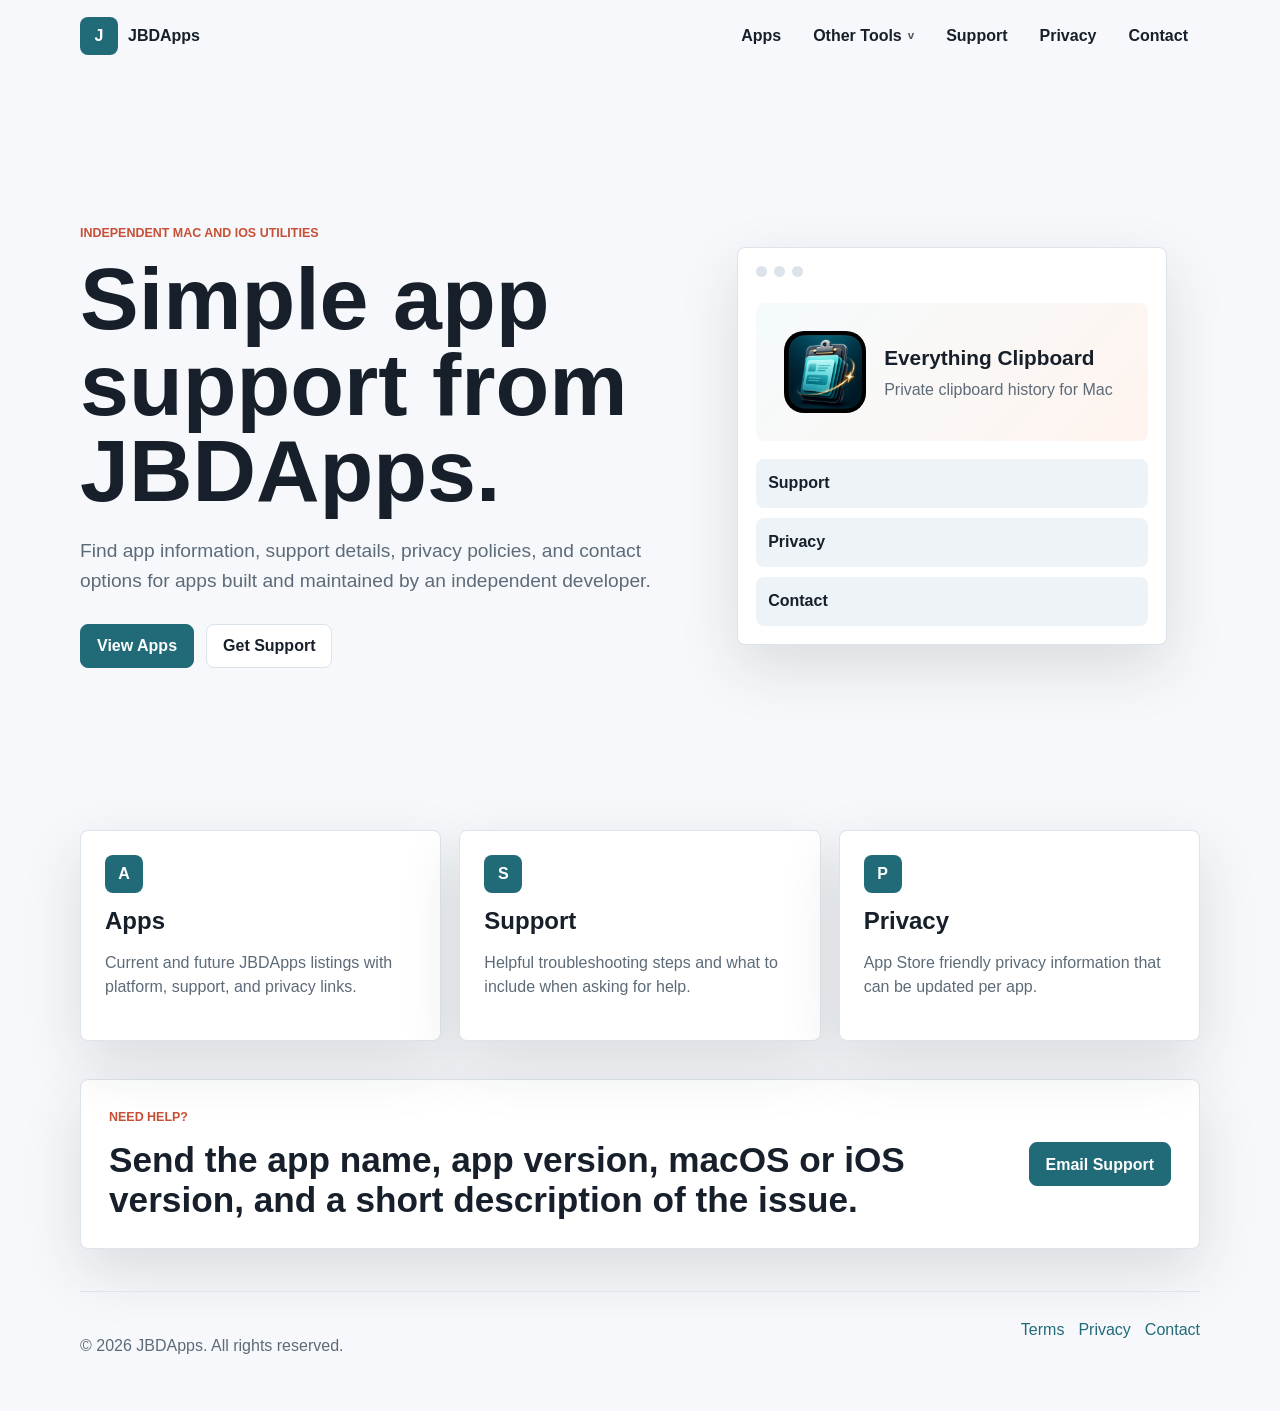
==== index.html @ 902cdcad "Polish website metadata and app FAQs" ====
<!doctype html>
<html lang="en">
  <head>
    <meta charset="utf-8">
    <meta name="viewport" content="width=device-width, initial-scale=1">
    <title>JBDApps | Independent App Support</title>
    <meta name="description" content="JBDApps is an independent developer site for app support, privacy policies, and app information.">
    <link rel="canonical" href="https://jbdapps.com/">
    <meta property="og:site_name" content="JBDApps">
    <meta property="og:type" content="website">
    <meta property="og:title" content="JBDApps | Independent App Support">
    <meta property="og:description" content="App information, support details, privacy policies, and contact options for JBDApps software.">
    <meta property="og:url" content="https://jbdapps.com/">
    <meta property="og:image" content="https://jbdapps.com/assets/images/everything-clipboard/raw-main-window.png">
    <meta name="twitter:card" content="summary_large_image">
    <meta name="twitter:title" content="JBDApps | Independent App Support">
    <meta name="twitter:description" content="App information, support details, privacy policies, and contact options for JBDApps software.">
    <meta name="twitter:image" content="https://jbdapps.com/assets/images/everything-clipboard/raw-main-window.png">
    <link rel="apple-touch-icon" href="/assets/images/apple-touch-icon.png">
    <link rel="manifest" href="/site.webmanifest">
    <link rel="icon" href="/assets/images/favicon.png" type="image/png">
    <link rel="stylesheet" href="/assets/css/styles.css?v=20260701-polish-local">
  </head>
  <body>
    <header class="site-header">
      <a class="brand" href="/" aria-label="JBDApps home">
        <span class="brand-mark" aria-hidden="true">J</span>
        <span>JBDApps</span>
      </a>
      <button class="nav-toggle" type="button" aria-expanded="false" aria-controls="site-nav">
        <span class="nav-toggle-bars" aria-hidden="true"></span>
        <span class="visually-hidden">Menu</span>
      </button>
      <nav class="site-nav" id="site-nav" aria-label="Primary navigation">
        <a href="/apps/">Apps</a>
        <div class="nav-dropdown">
          <button class="nav-dropdown-trigger" type="button" aria-expanded="false">
            Other Tools
          </button>
          <div class="nav-dropdown-panel" aria-label="Other tools submenu">
            <a href="/other-tools/">AppleScript</a>
          </div>
        </div>
        <a href="/support/">Support</a>
        <a href="/privacy/">Privacy</a>
        <a href="/contact/">Contact</a>
      </nav>
    </header>

    <main>
      <section class="hero">
        <div class="hero-copy">
          <p class="eyebrow">Independent Mac and iOS utilities</p>
          <h1>Simple app support from JBDApps.</h1>
          <p class="lead">Find app information, support details, privacy policies, and contact options for apps built and maintained by an independent developer.</p>
          <div class="hero-actions">
            <a class="button primary" href="/apps/">View Apps</a>
            <a class="button secondary" href="/support/">Get Support</a>
          </div>
        </div>
        <div class="hero-visual" aria-label="JBDApps app support preview">
          <div class="device-panel">
            <div class="panel-topline">
              <span></span>
              <span></span>
              <span></span>
            </div>
            <div class="panel-content">
              <img src="/assets/images/everything-clipboard-icon.png" alt="Everything Clipboard app icon" class="preview-icon">
              <div>
                <p class="panel-title">Everything Clipboard</p>
                <p class="panel-subtitle">Private clipboard history for Mac</p>
              </div>
            </div>
            <div class="panel-list">
              <span>Support</span>
              <span>Privacy</span>
              <span>Contact</span>
            </div>
          </div>
        </div>
      </section>

      <section class="section intro-grid" aria-label="Site sections">
        <a class="feature-card" href="/apps/">
          <span class="card-icon" aria-hidden="true">A</span>
          <h2>Apps</h2>
          <p>Current and future JBDApps listings with platform, support, and privacy links.</p>
        </a>
        <a class="feature-card" href="/support/">
          <span class="card-icon" aria-hidden="true">S</span>
          <h2>Support</h2>
          <p>Helpful troubleshooting steps and what to include when asking for help.</p>
        </a>
        <a class="feature-card" href="/privacy/">
          <span class="card-icon" aria-hidden="true">P</span>
          <h2>Privacy</h2>
          <p>App Store friendly privacy information that can be updated per app.</p>
        </a>
      </section>

      <section class="section callout">
        <div>
          <p class="eyebrow">Need help?</p>
          <h2>Send the app name, app version, macOS or iOS version, and a short description of the issue.</h2>
        </div>
        <a class="button primary" href="mailto:support@JBDApps.com">Email Support</a>
      </section>
    </main>

    <footer class="site-footer">
      <p>&copy; 2026 JBDApps. All rights reserved.</p>
      <div>
        <a href="/terms/">Terms</a>
        <a href="/privacy/">Privacy</a>
        <a href="/contact/">Contact</a>
      </div>
    </footer>
    <script src="/assets/js/main.js?v=20260701-polish-local"></script>
  </body>
</html>
---- assets/css/styles.css ----
:root {
  color-scheme: light dark;
  --bg: #f7f8fb;
  --surface: #ffffff;
  --surface-strong: #eef3f8;
  --text: #17202a;
  --muted: #5d6b78;
  --line: #dce3ea;
  --brand: #216b78;
  --brand-strong: #164e5a;
  --accent: #c64f35;
  --accent-soft: #ffe9e3;
  --shadow: 0 22px 60px rgba(20, 35, 45, 0.13);
  --radius: 8px;
  --max: 1120px;
}

* {
  box-sizing: border-box;
}

html {
  min-width: 320px;
  text-size-adjust: 100%;
}

body {
  margin: 0;
  background: var(--bg);
  color: var(--text);
  font-family: -apple-system, BlinkMacSystemFont, "Segoe UI", sans-serif;
  line-height: 1.55;
}

a {
  color: var(--brand);
  text-decoration: none;
}

a:hover {
  text-decoration: underline;
}

img {
  max-width: 100%;
  display: block;
}

.site-header,
.site-footer {
  width: min(var(--max), calc(100% - 32px));
  margin: 0 auto;
}

.site-header {
  min-height: 72px;
  display: flex;
  align-items: center;
  justify-content: space-between;
  gap: 24px;
}

.brand {
  display: inline-flex;
  align-items: center;
  gap: 10px;
  color: var(--text);
  font-weight: 700;
}

.brand:hover {
  text-decoration: none;
}

.brand-mark,
.card-icon,
.app-icon.placeholder {
  display: inline-grid;
  place-items: center;
  width: 38px;
  height: 38px;
  border-radius: var(--radius);
  background: var(--brand);
  color: #fff;
  font-weight: 800;
}

.site-nav {
  display: flex;
  align-items: center;
  gap: 8px;
}

.nav-dropdown {
  display: inline-flex;
  align-items: center;
  position: relative;
}

.nav-dropdown-trigger {
  border: 0;
  background: transparent;
  display: inline-flex;
  align-items: center;
  gap: 6px;
  min-height: 40px;
  padding: 8px 12px;
  border-radius: var(--radius);
  color: var(--text);
  font: inherit;
  font-weight: 600;
  line-height: 1.55;
  cursor: pointer;
  user-select: none;
}

.nav-dropdown-trigger::after {
  content: "v";
  font-size: 0.72em;
  line-height: 1;
  opacity: 0.75;
}

.nav-dropdown-trigger:hover,
.nav-dropdown-trigger:focus-visible,
.nav-dropdown.is-open .nav-dropdown-trigger,
.nav-dropdown:focus-within .nav-dropdown-trigger {
  background: var(--surface-strong);
  text-decoration: none;
}

.nav-dropdown-panel {
  position: absolute;
  top: calc(100% + 10px);
  left: 0;
  display: none;
  min-width: 220px;
  padding: 10px;
  border: 1px solid var(--line);
  border-radius: var(--radius);
  background: var(--surface);
  box-shadow: var(--shadow);
  z-index: 10;
}

.nav-dropdown:hover .nav-dropdown-panel,
.nav-dropdown:focus-within .nav-dropdown-panel,
.nav-dropdown.is-open .nav-dropdown-panel {
  display: grid;
}

.nav-dropdown-panel a {
  padding: 10px 12px;
  border-radius: var(--radius);
  color: var(--text);
  font-weight: 600;
  white-space: nowrap;
}

.nav-dropdown-panel a:hover,
.nav-dropdown-panel a[aria-current="page"] {
  background: var(--surface-strong);
  text-decoration: none;
}

.site-nav a {
  color: var(--text);
  padding: 8px 12px;
  border-radius: var(--radius);
  font-weight: 600;
}

.site-nav a:hover,
.site-nav a[aria-current="page"] {
  background: var(--surface-strong);
  text-decoration: none;
}

.nav-toggle {
  display: none;
}

.hero,
.page-heading,
.section,
.legal-page {
  width: min(var(--max), calc(100% - 32px));
  margin: 0 auto;
}

.hero {
  min-height: min(720px, calc(100vh - 72px));
  display: grid;
  grid-template-columns: minmax(0, 1fr) minmax(320px, 0.86fr);
  align-items: center;
  gap: 48px;
  padding: 76px 0 48px;
}

.hero h1,
.page-heading h1 {
  margin: 0;
  max-width: 780px;
  font-size: clamp(2.5rem, 8vw, 5.5rem);
  line-height: 0.98;
  letter-spacing: 0;
}

.lead {
  max-width: 720px;
  margin: 22px 0 0;
  color: var(--muted);
  font-size: 1.2rem;
}

.eyebrow {
  margin: 0 0 12px;
  color: var(--accent);
  font-size: 0.78rem;
  font-weight: 800;
  letter-spacing: 0;
  text-transform: uppercase;
}

.hero-actions,
.card-actions {
  display: flex;
  flex-wrap: wrap;
  gap: 12px;
  margin-top: 28px;
}

.button {
  display: inline-flex;
  align-items: center;
  justify-content: center;
  min-height: 44px;
  padding: 10px 16px;
  border-radius: var(--radius);
  border: 1px solid var(--line);
  font-weight: 700;
  line-height: 1.2;
}

.button:hover {
  text-decoration: none;
}

.button.primary {
  border-color: var(--brand);
  background: var(--brand);
  color: #fff;
}

.button.secondary {
  background: var(--surface);
  color: var(--text);
}

.button.disabled {
  color: var(--muted);
  background: var(--surface-strong);
}

.hero-visual {
  display: flex;
  justify-content: center;
}

.device-panel,
.feature-card,
.app-card,
.contact-panel,
.note-box,
.faq details,
.callout {
  border: 1px solid var(--line);
  border-radius: var(--radius);
  background: var(--surface);
  box-shadow: var(--shadow);
}

.device-panel {
  width: min(100%, 430px);
  padding: 18px;
}

.panel-topline {
  display: flex;
  gap: 7px;
  padding-bottom: 26px;
}

.panel-topline span {
  width: 11px;
  height: 11px;
  border-radius: 999px;
  background: var(--line);
}

.panel-content {
  display: flex;
  align-items: center;
  gap: 18px;
  padding: 28px;
  border-radius: var(--radius);
  background: linear-gradient(135deg, #f5fbfc, #fff4ef);
}

.preview-icon,
.app-icon {
  width: 82px;
  height: 82px;
  border-radius: 20px;
  object-fit: cover;
}

.panel-title {
  margin: 0;
  font-size: 1.3rem;
  font-weight: 800;
}

.panel-subtitle {
  margin: 4px 0 0;
  color: var(--muted);
}

.panel-list {
  display: grid;
  gap: 10px;
  margin-top: 18px;
}

.panel-list span {
  padding: 12px;
  border-radius: var(--radius);
  background: var(--surface-strong);
  font-weight: 700;
}

.section {
  padding: 38px 0;
}

.intro-grid,
.two-column {
  display: grid;
  grid-template-columns: repeat(3, minmax(0, 1fr));
  gap: 18px;
}

.two-column {
  grid-template-columns: repeat(2, minmax(0, 1fr));
}

.feature-card {
  display: block;
  padding: 24px;
  color: var(--text);
}

.feature-card:hover {
  transform: translateY(-2px);
  text-decoration: none;
}

.feature-card h2,
.app-card h2,
.contact-panel h2,
.note-box h2,
.faq h2,
.callout h2,
.legal-page h2 {
  margin: 14px 0 8px;
  line-height: 1.15;
  letter-spacing: 0;
}

.feature-card p,
.app-card p,
.contact-panel p,
.note-box p,
.legal-page p {
  color: var(--muted);
}

.callout {
  display: flex;
  align-items: center;
  justify-content: space-between;
  gap: 24px;
  padding: 28px;
  margin-bottom: 42px;
}

.callout h2 {
  max-width: 820px;
  margin: 0;
  font-size: clamp(1.4rem, 4vw, 2.2rem);
}

.page-heading {
  padding: 68px 0 22px;
}

.compact-heading h1 {
  max-width: none;
  font-size: clamp(2rem, 4.2vw, 3.25rem);
  line-height: 1.05;
}

.app-list {
  display: grid;
  gap: 18px;
}

.app-card {
  display: grid;
  grid-template-columns: auto minmax(0, 1fr);
  gap: 22px;
  padding: 24px;
}

.app-card.muted {
  box-shadow: none;
}

.app-card-heading {
  display: flex;
  align-items: flex-start;
  justify-content: space-between;
  gap: 18px;
}

.app-card h2 {
  margin-top: 0;
  font-size: 1.7rem;
}

.app-card h2 a {
  color: var(--text);
}

.app-card h2 a:hover {
  color: var(--brand);
}

.platform {
  margin: 0;
  font-weight: 700;
}

.status-pill {
  display: inline-flex;
  align-items: center;
  min-height: 32px;
  padding: 6px 10px;
  border-radius: 999px;
  background: var(--accent-soft);
  color: #89351f;
  font-size: 0.86rem;
  font-weight: 800;
  white-space: nowrap;
}

.metadata {
  display: grid;
  grid-template-columns: repeat(3, minmax(0, 1fr));
  gap: 12px;
  margin: 22px 0 0;
}

.metadata div {
  padding: 12px;
  border-radius: var(--radius);
  background: var(--surface-strong);
}

.metadata dt {
  color: var(--muted);
  font-size: 0.78rem;
  font-weight: 800;
  text-transform: uppercase;
}

.metadata dd {
  margin: 4px 0 0;
  font-weight: 700;
}

.check-list {
  padding-left: 20px;
}

.check-list li {
  margin: 7px 0;
}

.faq {
  display: grid;
  gap: 12px;
}

.faq details {
  padding: 18px;
  box-shadow: none;
}

.faq summary {
  cursor: pointer;
  font-weight: 800;
}

.contact-panel {
  display: grid;
  grid-template-columns: 1.1fr 0.9fr;
  gap: 18px;
  padding: 28px;
}

.email-link {
  overflow-wrap: anywhere;
  font-size: clamp(1.45rem, 6vw, 2.6rem);
  font-weight: 800;
}

.note-box {
  padding: 20px;
  box-shadow: none;
  background: var(--surface-strong);
}

.legal-page {
  max-width: 860px;
  padding: 68px 0;
}

.legal-page h1 {
  margin: 0;
  font-size: clamp(2.2rem, 7vw, 4rem);
  line-height: 1;
}

.legal-page h2 {
  margin-top: 34px;
}

.app-hero {
  width: min(var(--max), calc(100% - 32px));
  margin: 0 auto;
  display: grid;
  grid-template-columns: minmax(0, 1.1fr) minmax(300px, 0.9fr);
  align-items: center;
  gap: 48px;
  padding: 68px 0 40px;
}

.app-hero h1 {
  margin: 0;
  max-width: 760px;
  font-size: clamp(3rem, 8vw, 6.25rem);
  line-height: 0.95;
  letter-spacing: 0;
}

.app-hero-media {
  display: grid;
  gap: 22px;
  justify-items: center;
}

.product-icon {
  width: min(190px, 52vw);
  height: min(190px, 52vw);
  aspect-ratio: 1;
  border-radius: 42px;
  object-fit: cover;
  box-shadow: var(--shadow);
}

.app-facts {
  width: 100%;
  display: grid;
  grid-template-columns: repeat(2, minmax(0, 1fr));
  gap: 12px;
  margin: 0;
}

.app-facts div {
  border: 1px solid var(--line);
  border-radius: var(--radius);
  background: var(--surface);
}

.app-facts div {
  padding: 14px;
}

.app-facts dt {
  color: var(--muted);
  font-size: 0.78rem;
  font-weight: 800;
  text-transform: uppercase;
}

.app-facts dd {
  margin: 4px 0 0;
  font-weight: 800;
}

.section-heading {
  margin-bottom: 20px;
}

.section-heading h2,
.product-copy h2,
.feature-panel h2 {
  margin: 0;
  max-width: 780px;
  font-size: clamp(1.8rem, 5vw, 3rem);
  line-height: 1.05;
  letter-spacing: 0;
}

.screenshot-carousel {
  border: 1px solid var(--line);
  border-radius: var(--radius);
  background: var(--surface);
  box-shadow: var(--shadow);
  overflow: hidden;
}

.carousel-viewport {
  position: relative;
  background: var(--surface-strong);
}

.carousel-image-button {
  display: block;
  width: 100%;
  padding: 0;
  border: 0;
  background: transparent;
  cursor: zoom-in;
}

.carousel-image-button:focus-visible {
  outline: 3px solid var(--brand);
  outline-offset: -6px;
}

.carousel-image-button img {
  width: 100%;
  aspect-ratio: 16 / 5;
  object-fit: contain;
}

.carousel-control {
  position: absolute;
  top: 50%;
  display: inline-grid;
  place-items: center;
  width: 46px;
  height: 46px;
  border: 1px solid color-mix(in srgb, var(--surface) 70%, transparent);
  border-radius: 999px;
  background: color-mix(in srgb, var(--surface) 88%, transparent);
  color: var(--text);
  font: inherit;
  font-size: 2rem;
  font-weight: 700;
  line-height: 1;
  box-shadow: 0 12px 30px rgba(0, 0, 0, 0.18);
  cursor: pointer;
  transform: translateY(-50%);
}

.carousel-control:hover,
.carousel-control:focus-visible {
  background: var(--surface);
}

.carousel-control.previous {
  left: 16px;
}

.carousel-control.next {
  right: 16px;
}

.carousel-copy {
  padding: 16px 18px 8px;
}

.carousel-count {
  margin: 0 0 6px;
  color: var(--accent);
  font-size: 0.78rem;
  font-weight: 800;
  text-transform: uppercase;
}

.carousel-caption {
  min-height: 3.1em;
  margin: 0;
  color: var(--muted);
  font-weight: 700;
}

.carousel-dots {
  display: flex;
  flex-wrap: wrap;
  gap: 8px;
  padding: 12px 18px 18px;
}

.carousel-dots button {
  width: 12px;
  height: 12px;
  padding: 0;
  border: 0;
  border-radius: 999px;
  background: var(--line);
  cursor: pointer;
}

.carousel-dots button[aria-current="true"] {
  width: 32px;
  background: var(--brand);
}

.lightbox[hidden] {
  display: none;
}

.lightbox {
  position: fixed;
  inset: 0;
  z-index: 100;
  display: grid;
  place-items: center;
  padding: 24px;
  background: rgba(0, 0, 0, 0.78);
}

.lightbox-panel {
  position: relative;
  width: min(1200px, 100%);
  max-height: calc(100vh - 48px);
  display: grid;
  gap: 12px;
}

.lightbox-panel img {
  width: 100%;
  max-height: calc(100vh - 130px);
  object-fit: contain;
  border-radius: var(--radius);
  background: #000;
  box-shadow: 0 28px 80px rgba(0, 0, 0, 0.42);
}

.lightbox-panel p {
  margin: 0;
  color: #fff;
  font-weight: 700;
}

.lightbox-close {
  justify-self: end;
  display: inline-grid;
  place-items: center;
  width: 44px;
  height: 44px;
  border: 1px solid rgba(255, 255, 255, 0.45);
  border-radius: 999px;
  background: rgba(0, 0, 0, 0.46);
  color: #fff;
  font: inherit;
  font-size: 1.9rem;
  line-height: 1;
  cursor: pointer;
}

.product-copy,
.feature-panel {
  display: grid;
  gap: 24px;
}

.copy-columns,
.feature-list-grid {
  display: grid;
  grid-template-columns: repeat(2, minmax(0, 1fr));
  gap: 24px;
}

.copy-columns p {
  margin: 0;
  color: var(--muted);
  font-size: 1.08rem;
}

.feature-list-grid .check-list {
  margin: 0;
}

.product-sections .feature-card:hover {
  transform: none;
}

.effective-date {
  font-weight: 800;
}

.site-footer {
  display: flex;
  justify-content: space-between;
  gap: 20px;
  padding: 26px 0 36px;
  border-top: 1px solid var(--line);
  color: var(--muted);
}

.site-footer div {
  display: flex;
  gap: 14px;
}

.visually-hidden {
  position: absolute;
  width: 1px;
  height: 1px;
  padding: 0;
  margin: -1px;
  overflow: hidden;
  clip: rect(0, 0, 0, 0);
  white-space: nowrap;
  border: 0;
}

@media (max-width: 760px) {
  .site-header {
    min-height: 64px;
    position: relative;
  }

  .nav-toggle {
    display: inline-grid;
    place-items: center;
    width: 44px;
    height: 44px;
    border: 1px solid var(--line);
    border-radius: var(--radius);
    background: var(--surface);
  }

  .nav-toggle-bars,
  .nav-toggle-bars::before,
  .nav-toggle-bars::after {
    display: block;
    width: 18px;
    height: 2px;
    background: var(--text);
    content: "";
  }

  .nav-toggle-bars::before {
    transform: translateY(-6px);
  }

  .nav-toggle-bars::after {
    transform: translateY(4px);
  }

  .site-nav {
    position: absolute;
    top: 58px;
    right: 0;
    left: 0;
    display: none;
    flex-direction: column;
    align-items: stretch;
    padding: 10px;
    border: 1px solid var(--line);
    border-radius: var(--radius);
    background: var(--surface);
    box-shadow: var(--shadow);
    z-index: 5;
  }

  .site-nav.is-open {
    display: flex;
  }

  .nav-dropdown {
    display: block;
    width: 100%;
  }

  .nav-dropdown-trigger {
    width: 100%;
    justify-content: space-between;
  }

  .nav-dropdown-panel {
    position: static;
    min-width: 0;
    margin-top: 8px;
    padding: 8px;
    box-shadow: none;
  }

  .hero,
  .app-hero,
  .intro-grid,
  .two-column,
  .contact-panel,
  .copy-columns,
  .feature-list-grid {
    grid-template-columns: 1fr;
  }

  .app-hero {
    gap: 30px;
    padding-top: 38px;
  }

  .app-facts {
    grid-template-columns: 1fr;
  }

  .hero {
    min-height: auto;
    gap: 34px;
    padding-top: 38px;
  }

  .app-card,
  .app-card-heading,
  .callout,
  .site-footer {
    display: block;
  }

  .app-icon {
    margin-bottom: 18px;
  }

  .metadata {
    grid-template-columns: 1fr;
  }

  .status-pill,
  .callout .button {
    margin-top: 14px;
  }

  .carousel-control {
    width: 40px;
    height: 40px;
    font-size: 1.7rem;
  }

  .carousel-control.previous {
    left: 10px;
  }

  .carousel-control.next {
    right: 10px;
  }

  .carousel-caption {
    min-height: 4.65em;
  }

  .lightbox {
    padding: 14px;
  }

  .site-footer div {
    margin-top: 10px;
  }
}

@media (prefers-reduced-motion: reduce) {
  *,
  *::before,
  *::after {
    scroll-behavior: auto !important;
  }

  .feature-card:hover {
    transform: none;
  }
}

@media (prefers-color-scheme: dark) {
  :root {
    --bg: #121619;
    --surface: #1b2227;
    --surface-strong: #263038;
    --text: #f2f6f8;
    --muted: #b3c0c9;
    --line: #34414a;
    --brand: #6db8c7;
    --brand-strong: #92d5e0;
    --accent: #ffad8e;
    --accent-soft: #4c2a22;
    --shadow: 0 22px 60px rgba(0, 0, 0, 0.28);
  }

  .button.primary {
    color: #102024;
  }

  .panel-content {
    background: linear-gradient(135deg, #243640, #3a2822);
  }

  .status-pill {
    color: #ffd7ca;
  }
}
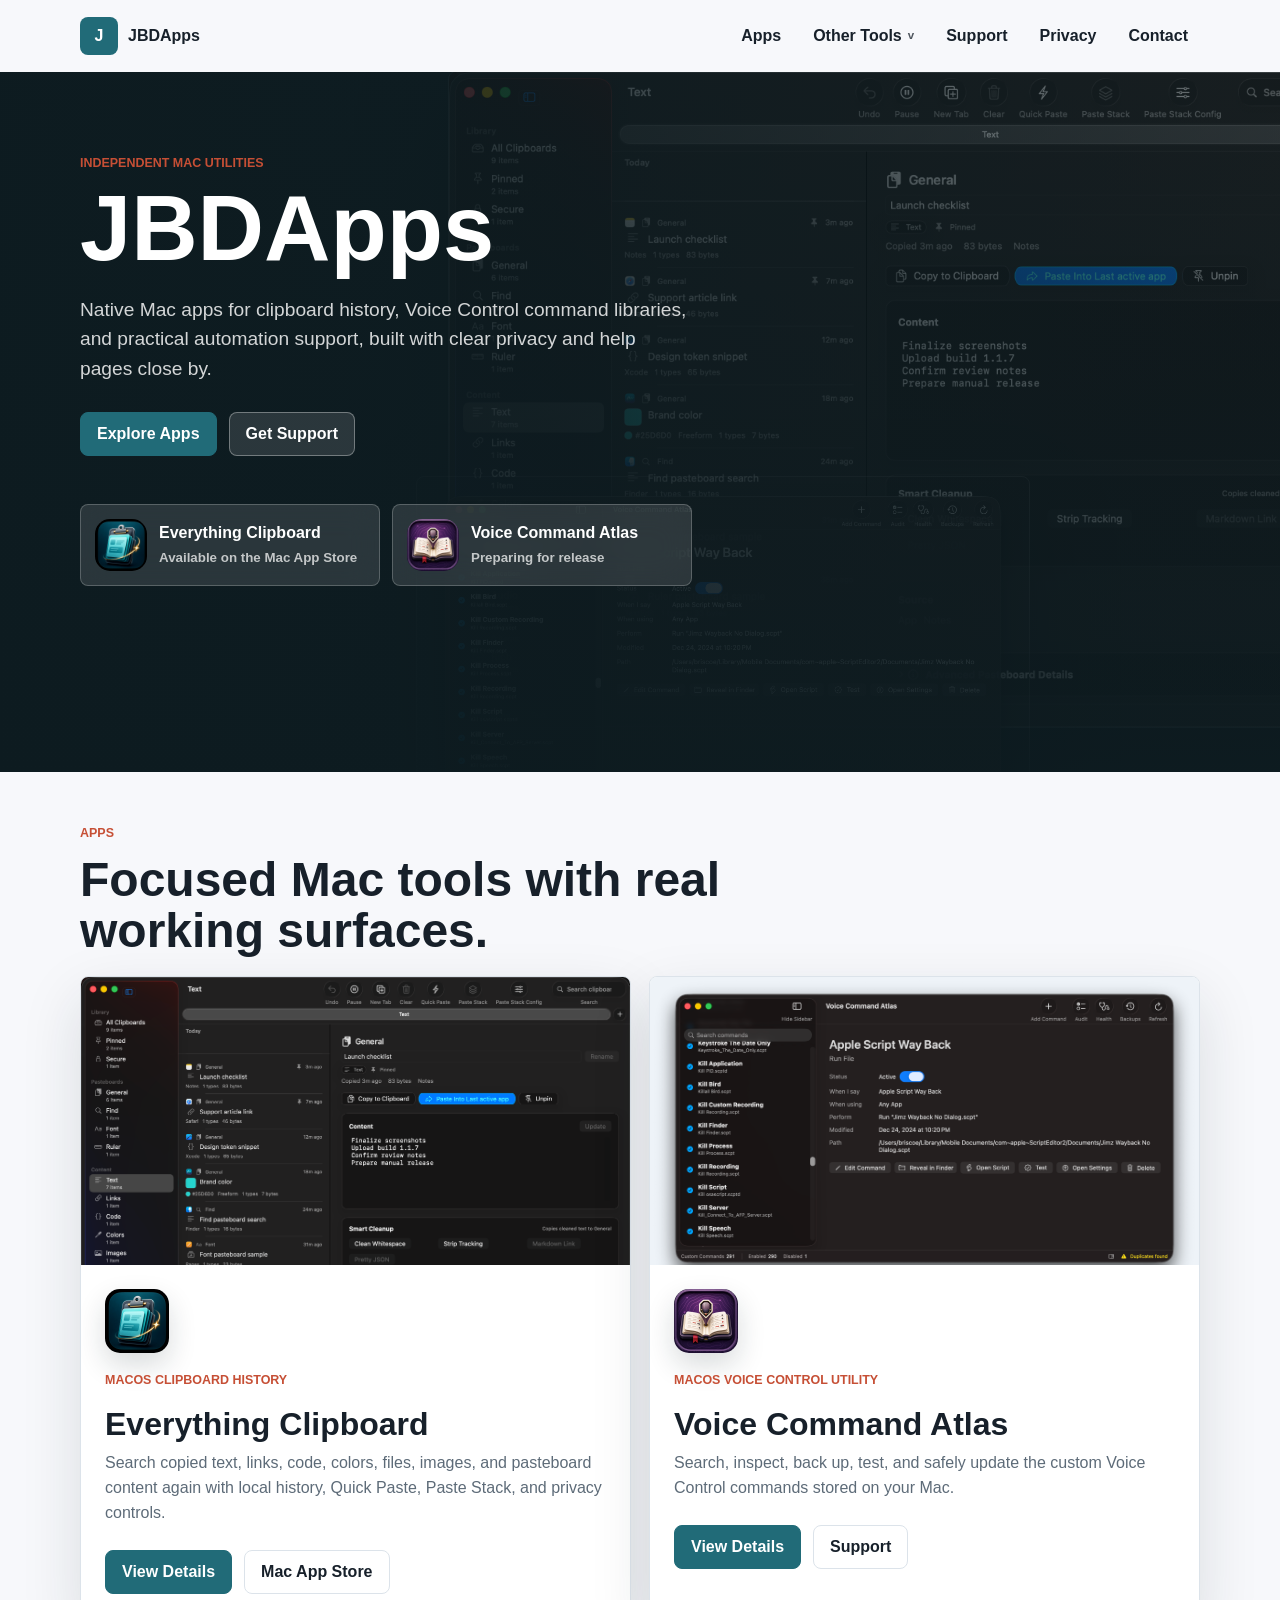
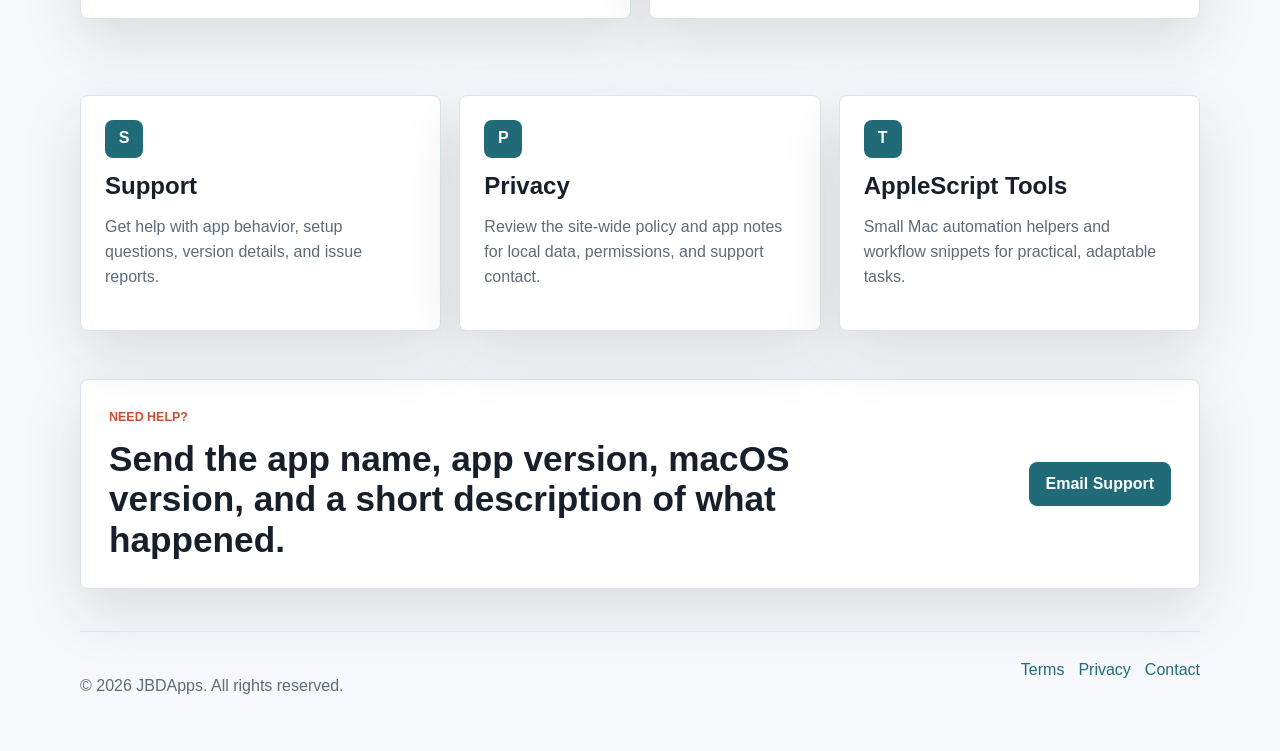
==== commit c3a9783e: "Redesign homepage" ====
--- a/index.html
+++ b/index.html
@@ -4,22 +4,22 @@
     <meta charset="utf-8">
     <meta name="viewport" content="width=device-width, initial-scale=1">
     <title>JBDApps | Independent App Support</title>
-    <meta name="description" content="JBDApps is an independent developer site for app support, privacy policies, and app information.">
+    <meta name="description" content="JBDApps builds practical Mac utilities, including Everything Clipboard and Voice Command Atlas, with clear support and privacy information.">
     <link rel="canonical" href="https://jbdapps.com/">
     <meta property="og:site_name" content="JBDApps">
     <meta property="og:type" content="website">
     <meta property="og:title" content="JBDApps | Independent App Support">
-    <meta property="og:description" content="App information, support details, privacy policies, and contact options for JBDApps software.">
+    <meta property="og:description" content="Practical Mac utilities, support details, privacy policies, and contact options for JBDApps software.">
     <meta property="og:url" content="https://jbdapps.com/">
     <meta property="og:image" content="https://jbdapps.com/assets/images/everything-clipboard/raw-main-window.png">
     <meta name="twitter:card" content="summary_large_image">
     <meta name="twitter:title" content="JBDApps | Independent App Support">
-    <meta name="twitter:description" content="App information, support details, privacy policies, and contact options for JBDApps software.">
+    <meta name="twitter:description" content="Practical Mac utilities, support details, privacy policies, and contact options for JBDApps software.">
     <meta name="twitter:image" content="https://jbdapps.com/assets/images/everything-clipboard/raw-main-window.png">
     <link rel="apple-touch-icon" href="/assets/images/apple-touch-icon.png">
     <link rel="manifest" href="/site.webmanifest">
     <link rel="icon" href="/assets/images/favicon.png" type="image/png">
-    <link rel="stylesheet" href="/assets/css/styles.css?v=20260701-polish-local">
+    <link rel="stylesheet" href="/assets/css/styles.css?v=20260713-home-redesign">
   </head>
   <body>
     <header class="site-header">
@@ -48,61 +48,93 @@
     </header>
 
     <main>
-      <section class="hero">
-        <div class="hero-copy">
-          <p class="eyebrow">Independent Mac and iOS utilities</p>
-          <h1>Simple app support from JBDApps.</h1>
-          <p class="lead">Find app information, support details, privacy policies, and contact options for apps built and maintained by an independent developer.</p>
+      <section class="home-hero">
+        <div class="home-hero-media" aria-hidden="true">
+          <img class="home-hero-shot home-hero-shot-primary" src="/assets/images/everything-clipboard/raw-main-window.png" alt="">
+          <img class="home-hero-shot home-hero-shot-secondary" src="/assets/images/voice-command-atlas/1.png" alt="">
+        </div>
+        <div class="home-hero-inner">
+          <p class="eyebrow">Independent Mac utilities</p>
+          <h1>JBDApps</h1>
+          <p class="lead">Native Mac apps for clipboard history, Voice Control command libraries, and practical automation support, built with clear privacy and help pages close by.</p>
           <div class="hero-actions">
-            <a class="button primary" href="/apps/">View Apps</a>
+            <a class="button primary" href="/apps/">Explore Apps</a>
             <a class="button secondary" href="/support/">Get Support</a>
           </div>
-        </div>
-        <div class="hero-visual" aria-label="JBDApps app support preview">
-          <div class="device-panel">
-            <div class="panel-topline">
-              <span></span>
-              <span></span>
-              <span></span>
-            </div>
-            <div class="panel-content">
-              <img src="/assets/images/everything-clipboard-icon.png" alt="Everything Clipboard app icon" class="preview-icon">
-              <div>
-                <p class="panel-title">Everything Clipboard</p>
-                <p class="panel-subtitle">Private clipboard history for Mac</p>
-              </div>
-            </div>
-            <div class="panel-list">
-              <span>Support</span>
-              <span>Privacy</span>
-              <span>Contact</span>
-            </div>
+          <div class="home-hero-links" aria-label="Featured JBDApps software">
+            <a class="home-hero-link" href="/apps/everything-clipboard/">
+              <img src="/assets/images/everything-clipboard-icon.png" alt="" width="52" height="52">
+              <span><strong>Everything Clipboard</strong><small>Available on the Mac App Store</small></span>
+            </a>
+            <a class="home-hero-link" href="/apps/voice-command-atlas/">
+              <img src="/assets/images/voice-command-atlas-icon.png" alt="" width="52" height="52">
+              <span><strong>Voice Command Atlas</strong><small>Preparing for release</small></span>
+            </a>
           </div>
         </div>
       </section>
 
-      <section class="section intro-grid" aria-label="Site sections">
-        <a class="feature-card" href="/apps/">
-          <span class="card-icon" aria-hidden="true">A</span>
-          <h2>Apps</h2>
-          <p>Current and future JBDApps listings with platform, support, and privacy links.</p>
-        </a>
+      <section class="section home-showcase" aria-labelledby="home-apps-title">
+        <div class="section-heading">
+          <p class="eyebrow">Apps</p>
+          <h2 id="home-apps-title">Focused Mac tools with real working surfaces.</h2>
+        </div>
+        <div class="home-app-grid">
+          <article class="home-app-card">
+            <div class="home-app-media">
+              <img src="/assets/images/everything-clipboard/raw-main-window.png" alt="Everything Clipboard main window showing clipboard history and a selected copied item.">
+            </div>
+            <div class="home-app-copy">
+              <img src="/assets/images/everything-clipboard-icon.png" alt="" class="home-app-icon" width="64" height="64">
+              <p class="eyebrow">macOS clipboard history</p>
+              <h3>Everything Clipboard</h3>
+              <p>Search copied text, links, code, colors, files, images, and pasteboard content again with local history, Quick Paste, Paste Stack, and privacy controls.</p>
+              <div class="home-app-actions">
+                <a class="button primary" href="/apps/everything-clipboard/">View Details</a>
+                <a class="button secondary" href="https://apps.apple.com/us/app/everything-clipboard/id6784394264?mt=12">Mac App Store</a>
+              </div>
+            </div>
+          </article>
+          <article class="home-app-card">
+            <div class="home-app-media">
+              <img src="/assets/images/voice-command-atlas/1.png" alt="Voice Command Atlas window showing searchable Voice Control commands and selected command details.">
+            </div>
+            <div class="home-app-copy">
+              <img src="/assets/images/voice-command-atlas-icon.png" alt="" class="home-app-icon" width="64" height="64">
+              <p class="eyebrow">macOS Voice Control utility</p>
+              <h3>Voice Command Atlas</h3>
+              <p>Search, inspect, back up, test, and safely update the custom Voice Control commands stored on your Mac.</p>
+              <div class="home-app-actions">
+                <a class="button primary" href="/apps/voice-command-atlas/">View Details</a>
+                <a class="button secondary" href="/support/">Support</a>
+              </div>
+            </div>
+          </article>
+        </div>
+      </section>
+
+      <section class="section home-routes" aria-label="Support and site resources">
         <a class="feature-card" href="/support/">
           <span class="card-icon" aria-hidden="true">S</span>
           <h2>Support</h2>
-          <p>Helpful troubleshooting steps and what to include when asking for help.</p>
+          <p>Get help with app behavior, setup questions, version details, and issue reports.</p>
         </a>
         <a class="feature-card" href="/privacy/">
           <span class="card-icon" aria-hidden="true">P</span>
           <h2>Privacy</h2>
-          <p>App Store friendly privacy information that can be updated per app.</p>
+          <p>Review the site-wide policy and app notes for local data, permissions, and support contact.</p>
+        </a>
+        <a class="feature-card" href="/other-tools/">
+          <span class="card-icon" aria-hidden="true">T</span>
+          <h2>AppleScript Tools</h2>
+          <p>Small Mac automation helpers and workflow snippets for practical, adaptable tasks.</p>
         </a>
       </section>
 
-      <section class="section callout">
+      <section class="section callout home-callout">
         <div>
           <p class="eyebrow">Need help?</p>
-          <h2>Send the app name, app version, macOS or iOS version, and a short description of the issue.</h2>
+          <h2>Send the app name, app version, macOS version, and a short description of what happened.</h2>
         </div>
         <a class="button primary" href="mailto:support@JBDApps.com">Email Support</a>
       </section>
--- a/assets/css/styles.css
+++ b/assets/css/styles.css
@@ -197,6 +197,121 @@
   padding: 76px 0 48px;
 }
 
+.home-hero {
+  position: relative;
+  isolation: isolate;
+  min-height: min(700px, calc(100vh - 84px));
+  overflow: hidden;
+  background: #142328;
+  color: #fff;
+}
+
+.home-hero::after {
+  position: absolute;
+  inset: 0;
+  z-index: -1;
+  background:
+    linear-gradient(90deg, rgba(13, 27, 32, 0.96) 0%, rgba(13, 27, 32, 0.78) 43%, rgba(13, 27, 32, 0.36) 100%),
+    linear-gradient(180deg, rgba(13, 27, 32, 0.18) 0%, rgba(13, 27, 32, 0.88) 100%);
+  content: "";
+}
+
+.home-hero-media {
+  position: absolute;
+  inset: 0;
+  z-index: -2;
+  pointer-events: none;
+}
+
+.home-hero-shot {
+  position: absolute;
+  width: min(980px, 72vw);
+  max-width: none;
+  border: 1px solid rgba(255, 255, 255, 0.18);
+  border-radius: var(--radius);
+  box-shadow: 0 34px 90px rgba(0, 0, 0, 0.42);
+  object-fit: cover;
+}
+
+.home-hero-shot-primary {
+  right: max(-110px, -7vw);
+  bottom: 44px;
+}
+
+.home-hero-shot-secondary {
+  right: min(250px, 24vw);
+  bottom: -62px;
+  width: min(650px, 48vw);
+  opacity: 0.9;
+}
+
+.home-hero-inner {
+  position: relative;
+  width: min(var(--max), calc(100% - 32px));
+  margin: 0 auto;
+  padding: 82px 0 48px;
+}
+
+.home-hero h1 {
+  margin: 0;
+  max-width: 620px;
+  font-size: 5.75rem;
+  line-height: 0.95;
+  letter-spacing: 0;
+}
+
+.home-hero .lead {
+  max-width: 610px;
+  color: rgba(255, 255, 255, 0.82);
+}
+
+.home-hero .button.secondary {
+  border-color: rgba(255, 255, 255, 0.34);
+  background: rgba(255, 255, 255, 0.12);
+  color: #fff;
+}
+
+.home-hero-links {
+  display: grid;
+  grid-template-columns: repeat(2, minmax(0, 300px));
+  gap: 12px;
+  margin-top: 48px;
+}
+
+.home-hero-link {
+  display: flex;
+  align-items: center;
+  gap: 12px;
+  min-height: 82px;
+  padding: 14px;
+  border: 1px solid rgba(255, 255, 255, 0.22);
+  border-radius: var(--radius);
+  background: rgba(255, 255, 255, 0.12);
+  color: #fff;
+  backdrop-filter: blur(16px);
+}
+
+.home-hero-link:hover {
+  background: rgba(255, 255, 255, 0.18);
+  text-decoration: none;
+}
+
+.home-hero-link img,
+.home-app-icon {
+  border-radius: 15px;
+  object-fit: cover;
+}
+
+.home-hero-link span {
+  display: grid;
+  gap: 2px;
+}
+
+.home-hero-link small {
+  color: rgba(255, 255, 255, 0.72);
+  font-weight: 700;
+}
+
 .hero h1,
 .page-heading h1 {
   margin: 0;
@@ -341,6 +456,78 @@
 
 .section {
   padding: 38px 0;
+}
+
+.home-showcase {
+  padding-top: 52px;
+}
+
+.home-app-grid,
+.home-routes {
+  display: grid;
+  grid-template-columns: repeat(2, minmax(0, 1fr));
+  gap: 18px;
+}
+
+.home-routes {
+  grid-template-columns: repeat(3, minmax(0, 1fr));
+}
+
+.home-app-card {
+  display: grid;
+  grid-template-rows: auto 1fr;
+  overflow: hidden;
+  border: 1px solid var(--line);
+  border-radius: var(--radius);
+  background: var(--surface);
+  box-shadow: var(--shadow);
+}
+
+.home-app-media {
+  background: var(--surface-strong);
+}
+
+.home-app-media img {
+  width: 100%;
+  aspect-ratio: 16 / 8.4;
+  object-fit: cover;
+  object-position: top center;
+}
+
+.home-app-copy {
+  display: grid;
+  align-content: start;
+  padding: 24px;
+}
+
+.home-app-copy h3 {
+  margin: 4px 0 10px;
+  font-size: 2rem;
+  line-height: 1.08;
+  letter-spacing: 0;
+}
+
+.home-app-copy p:not(.eyebrow) {
+  margin: 0;
+  color: var(--muted);
+}
+
+.home-app-icon {
+  width: 64px;
+  height: 64px;
+  margin-bottom: 18px;
+  box-shadow: 0 12px 28px rgba(20, 35, 45, 0.16);
+}
+
+.home-app-actions {
+  display: flex;
+  flex-wrap: wrap;
+  gap: 12px;
+  margin-top: 24px;
+}
+
+.home-callout {
+  margin-top: 10px;
 }
 
 .intro-grid,
@@ -915,6 +1102,8 @@
   .hero,
   .app-hero,
   .intro-grid,
+  .home-app-grid,
+  .home-routes,
   .two-column,
   .contact-panel,
   .copy-columns,
@@ -935,6 +1124,44 @@
     min-height: auto;
     gap: 34px;
     padding-top: 38px;
+  }
+
+  .home-hero {
+    min-height: auto;
+  }
+
+  .home-hero::after {
+    background:
+      linear-gradient(180deg, rgba(13, 27, 32, 0.9) 0%, rgba(13, 27, 32, 0.72) 48%, rgba(13, 27, 32, 0.94) 100%);
+  }
+
+  .home-hero-inner {
+    padding: 46px 0 34px;
+  }
+
+  .home-hero h1 {
+    font-size: 3.6rem;
+  }
+
+  .home-hero-shot {
+    width: 760px;
+    opacity: 0.52;
+  }
+
+  .home-hero-shot-primary {
+    right: -360px;
+    bottom: 130px;
+  }
+
+  .home-hero-shot-secondary {
+    right: -160px;
+    bottom: -20px;
+    width: 520px;
+  }
+
+  .home-hero-links {
+    grid-template-columns: 1fr;
+    margin-top: 34px;
   }
 
   .app-card,
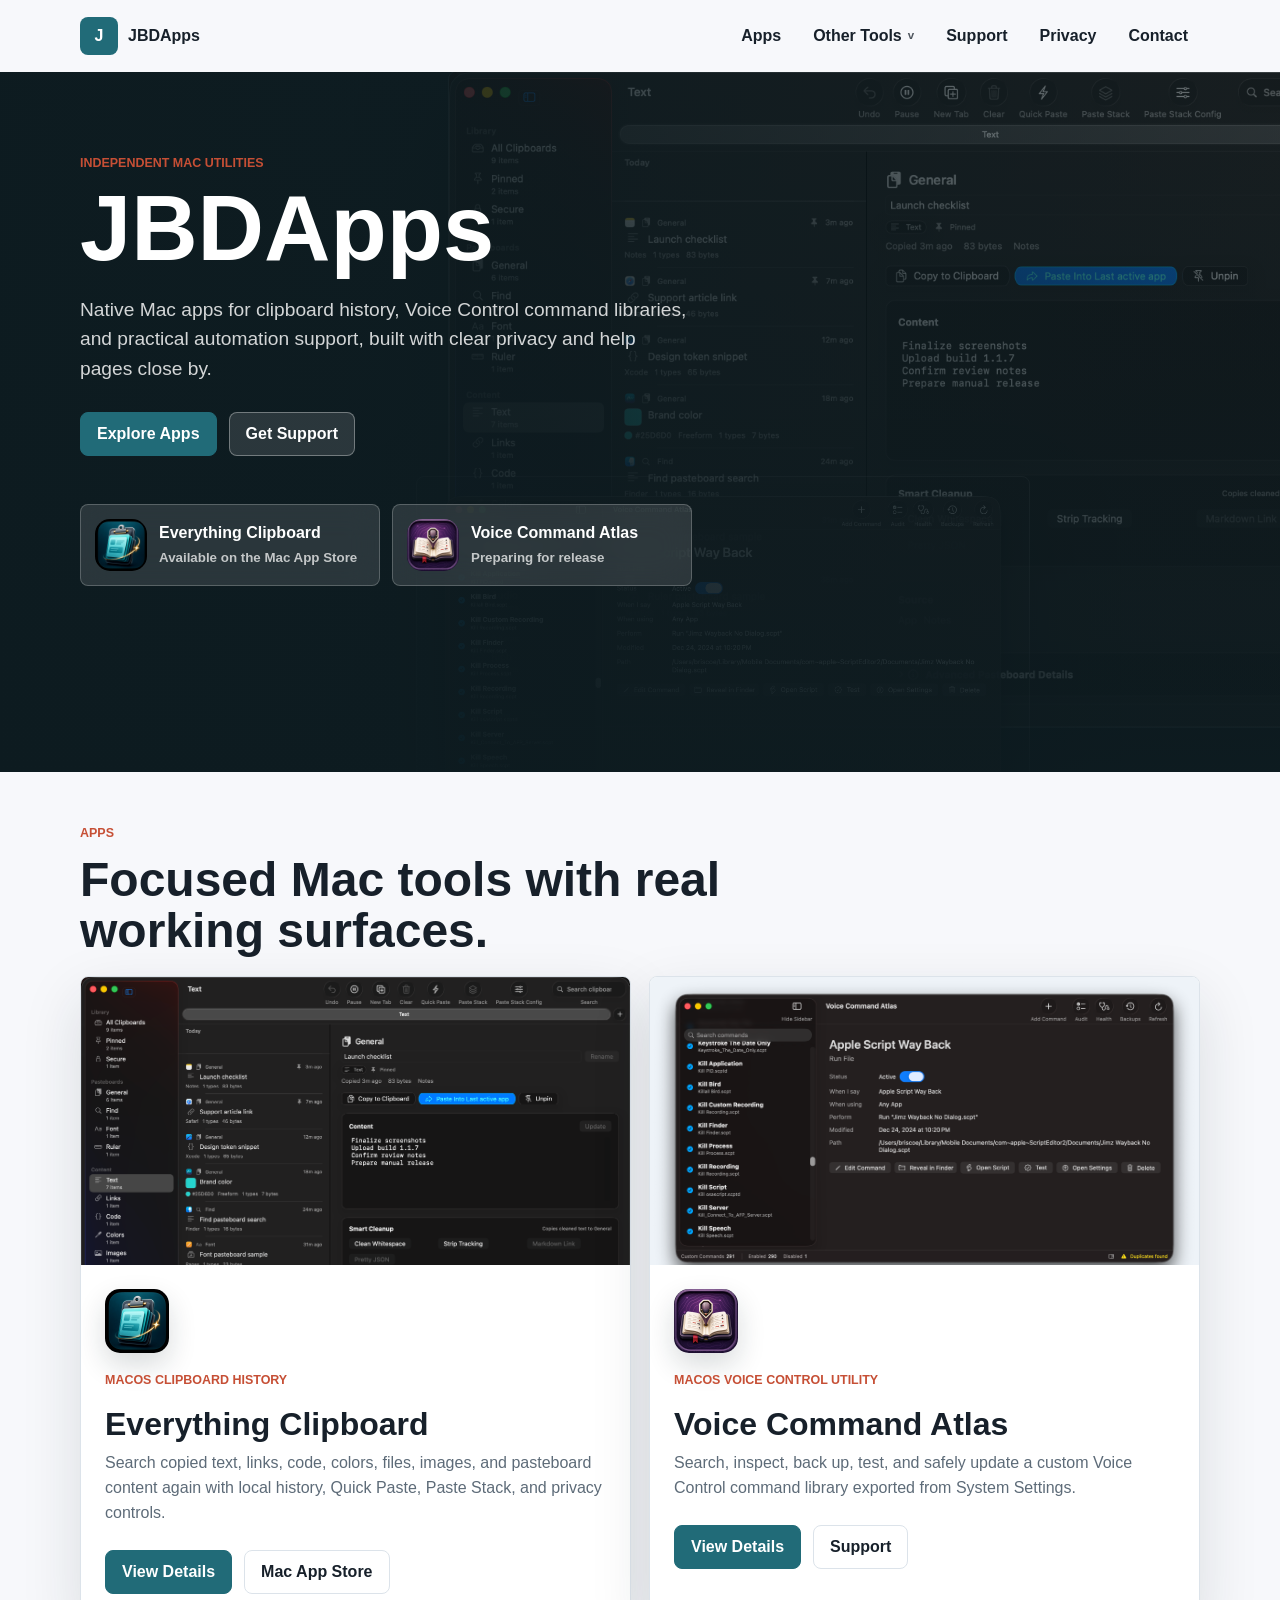
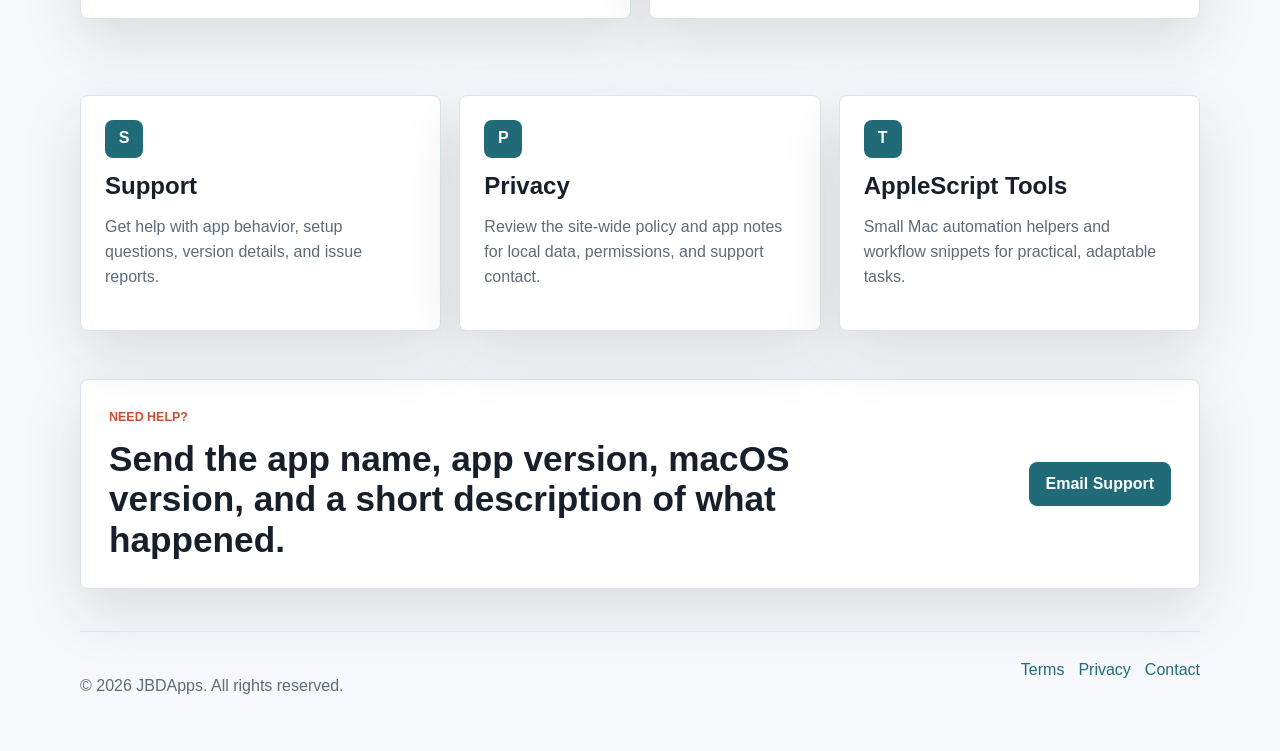
==== commit 6238e2ad: "Correct Voice Command Atlas App Store wording" ====
--- a/index.html
+++ b/index.html
@@ -103,7 +103,7 @@
               <img src="/assets/images/voice-command-atlas-icon.png" alt="" class="home-app-icon" width="64" height="64">
               <p class="eyebrow">macOS Voice Control utility</p>
               <h3>Voice Command Atlas</h3>
-              <p>Search, inspect, back up, test, and safely update the custom Voice Control commands stored on your Mac.</p>
+              <p>Search, inspect, back up, test, and safely update a custom Voice Control command library exported from System Settings.</p>
               <div class="home-app-actions">
                 <a class="button primary" href="/apps/voice-command-atlas/">View Details</a>
                 <a class="button secondary" href="/support/">Support</a>
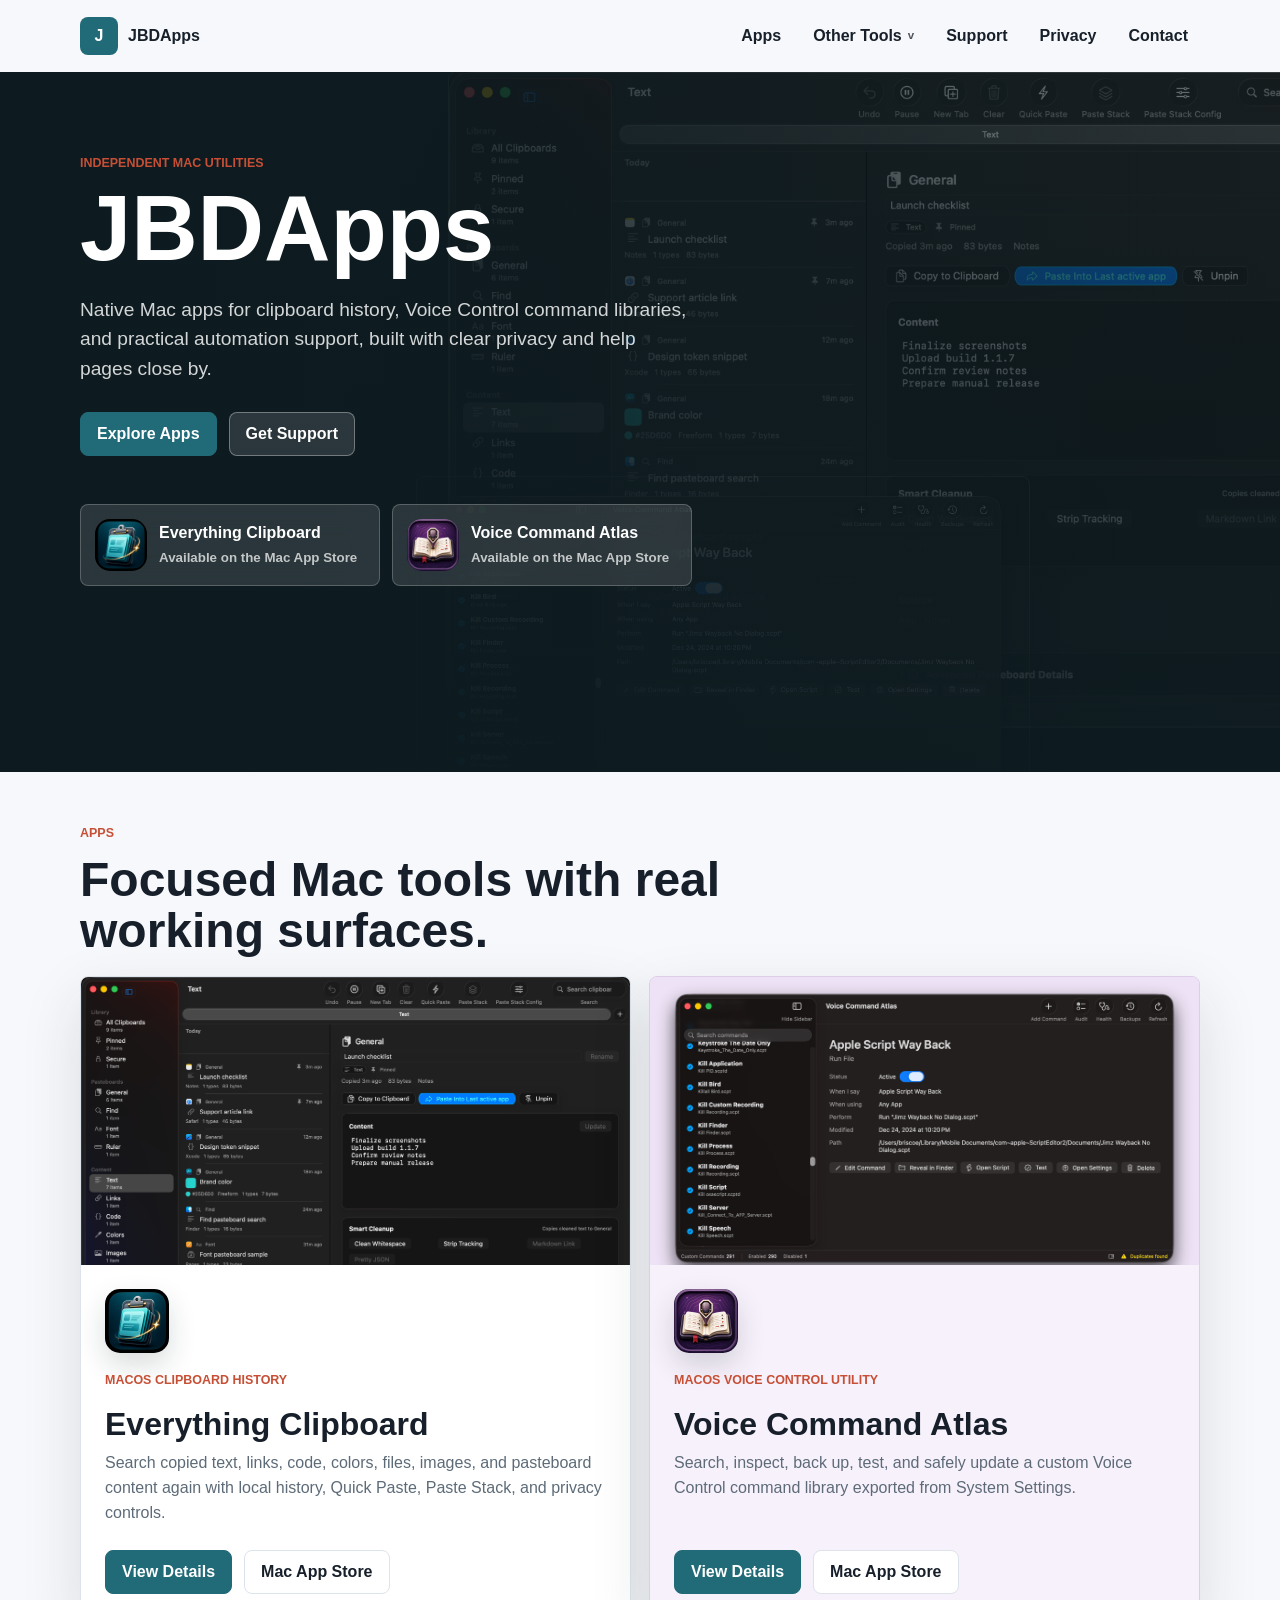
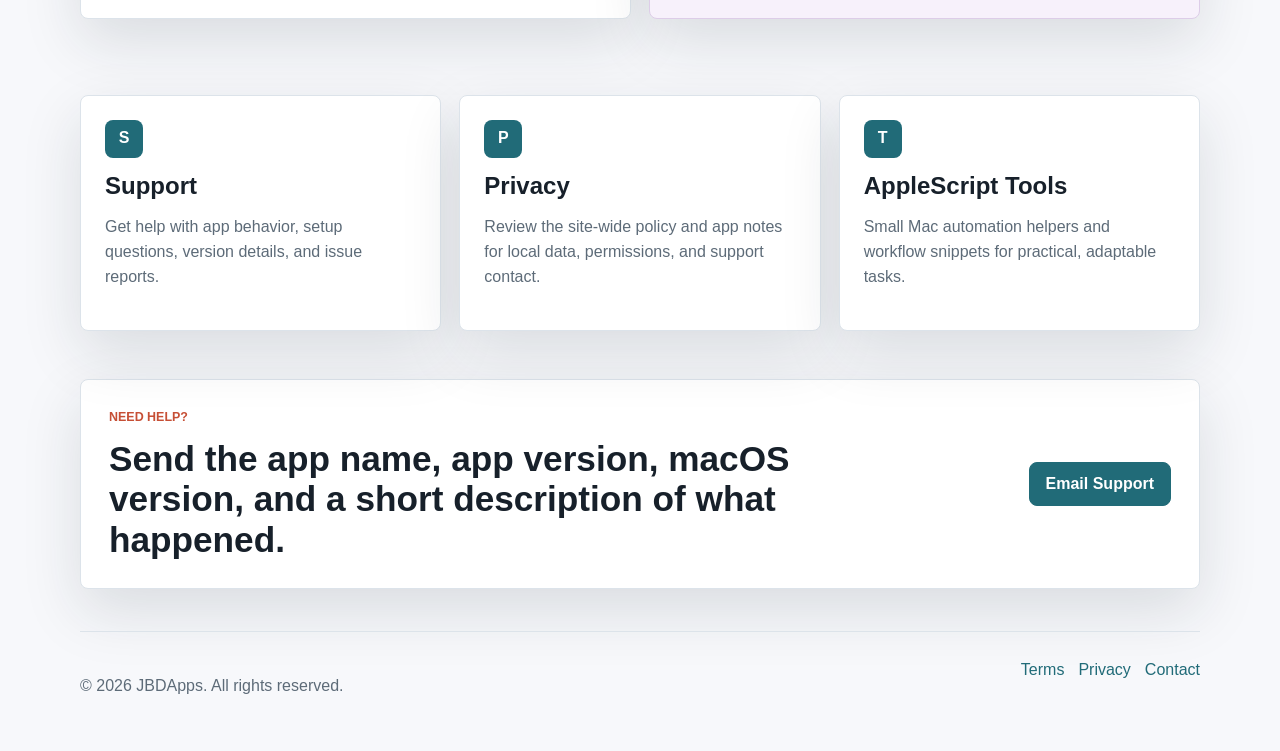
==== commit e99c45b3: "Feature Voice Command Atlas App Store listing" ====
--- a/index.html
+++ b/index.html
@@ -19,7 +19,7 @@
     <link rel="apple-touch-icon" href="/assets/images/apple-touch-icon.png">
     <link rel="manifest" href="/site.webmanifest">
     <link rel="icon" href="/assets/images/favicon.png" type="image/png">
-    <link rel="stylesheet" href="/assets/css/styles.css?v=20260713-home-redesign">
+    <link rel="stylesheet" href="/assets/css/styles.css?v=20260718-voice-app-store">
   </head>
   <body>
     <header class="site-header">
@@ -68,7 +68,7 @@
             </a>
             <a class="home-hero-link" href="/apps/voice-command-atlas/">
               <img src="/assets/images/voice-command-atlas-icon.png" alt="" width="52" height="52">
-              <span><strong>Voice Command Atlas</strong><small>Preparing for release</small></span>
+              <span><strong>Voice Command Atlas</strong><small>Available on the Mac App Store</small></span>
             </a>
           </div>
         </div>
@@ -95,7 +95,7 @@
               </div>
             </div>
           </article>
-          <article class="home-app-card">
+          <article class="home-app-card voice-command-atlas-card">
             <div class="home-app-media">
               <img src="/assets/images/voice-command-atlas/1.png" alt="Voice Command Atlas window showing searchable Voice Control commands and selected command details.">
             </div>
@@ -106,7 +106,7 @@
               <p>Search, inspect, back up, test, and safely update a custom Voice Control command library exported from System Settings.</p>
               <div class="home-app-actions">
                 <a class="button primary" href="/apps/voice-command-atlas/">View Details</a>
-                <a class="button secondary" href="/support/">Support</a>
+                <a class="button secondary" href="https://apps.apple.com/us/app/voice-command-atlas/id6789797051?mt=12">Mac App Store</a>
               </div>
             </div>
           </article>
--- a/assets/css/styles.css
+++ b/assets/css/styles.css
@@ -495,9 +495,18 @@
 }
 
 .home-app-copy {
-  display: grid;
-  align-content: start;
+  display: flex;
+  flex-direction: column;
   padding: 24px;
+}
+
+.home-app-card.voice-command-atlas-card {
+  border-color: #ddcde8;
+  background: #f7f1fb;
+}
+
+.home-app-card.voice-command-atlas-card .home-app-media {
+  background: #eee3f6;
 }
 
 .home-app-copy h3 {
@@ -523,7 +532,8 @@
   display: flex;
   flex-wrap: wrap;
   gap: 12px;
-  margin-top: 24px;
+  margin-top: auto;
+  padding-top: 24px;
 }
 
 .home-callout {
@@ -1249,4 +1259,13 @@
   .status-pill {
     color: #ffd7ca;
   }
-}
+
+  .home-app-card.voice-command-atlas-card {
+    border-color: #59436a;
+    background: #251d2d;
+  }
+
+  .home-app-card.voice-command-atlas-card .home-app-media {
+    background: #211929;
+  }
+}
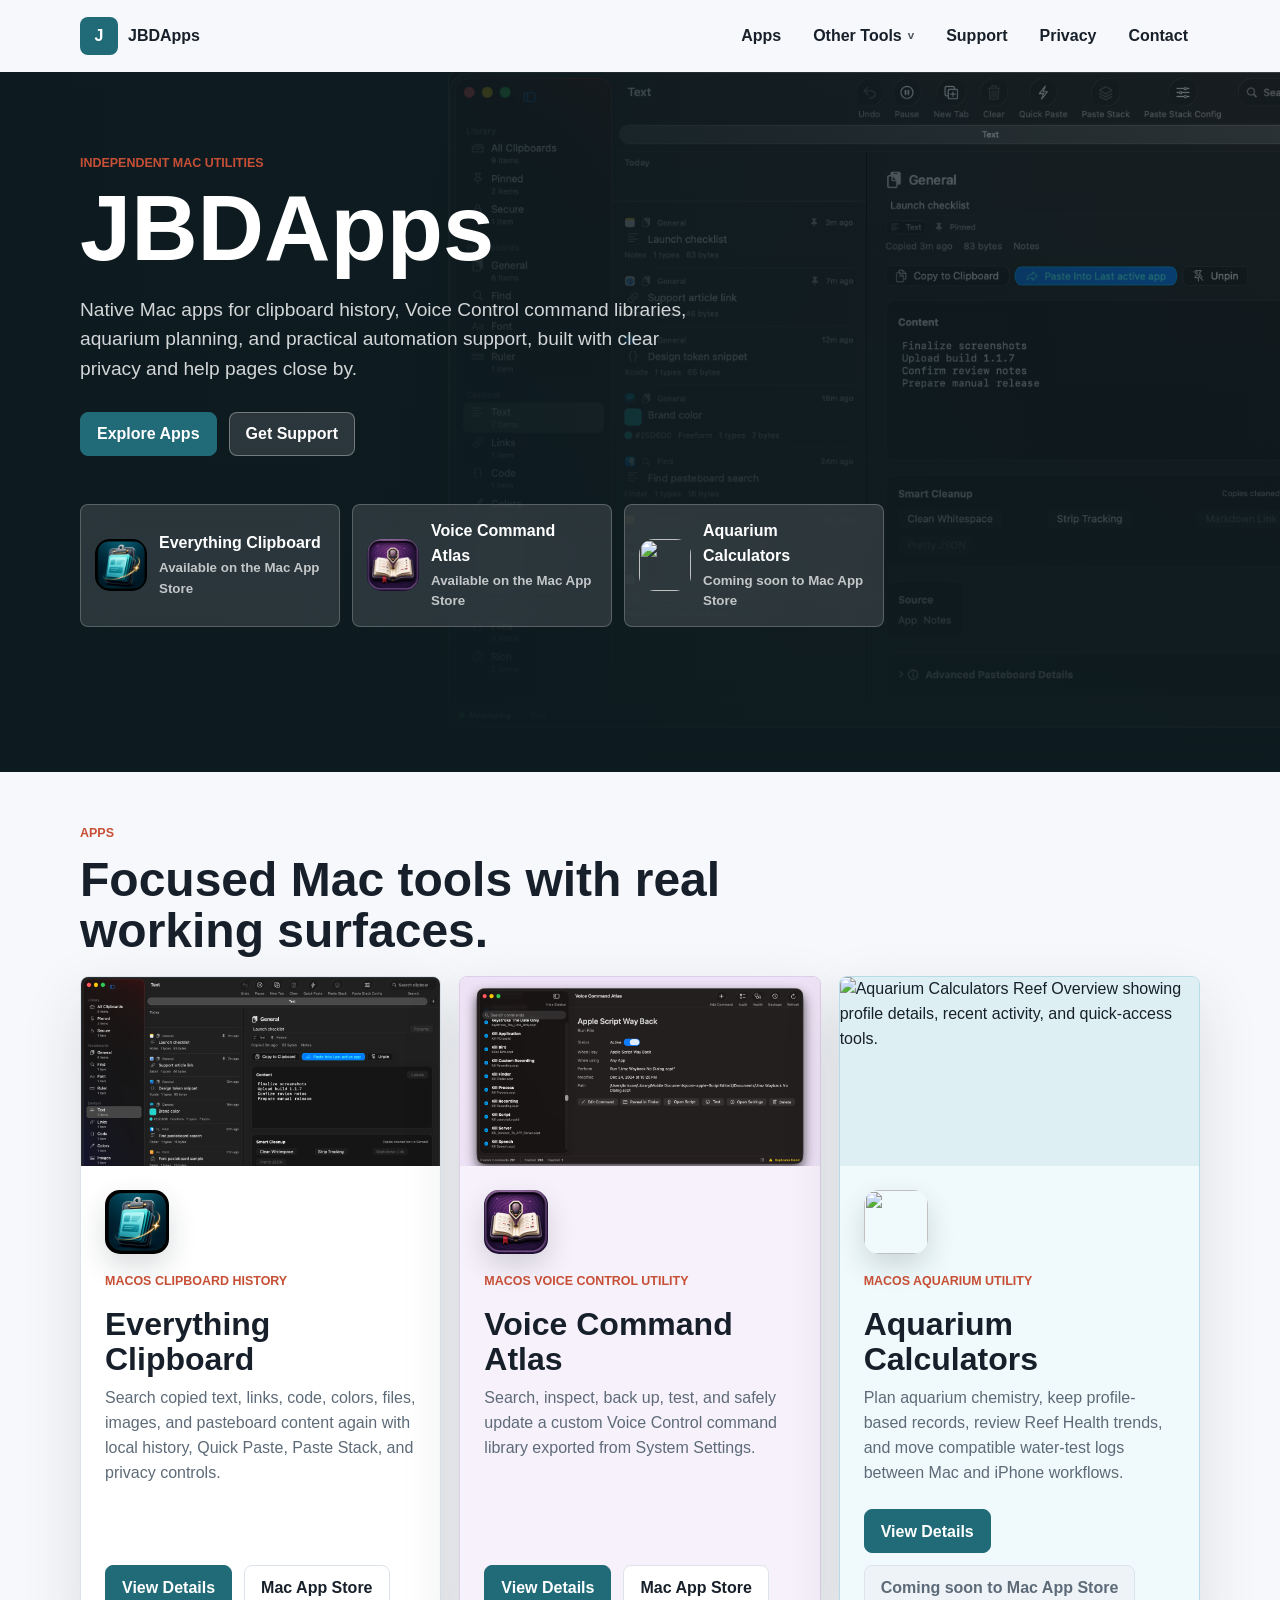
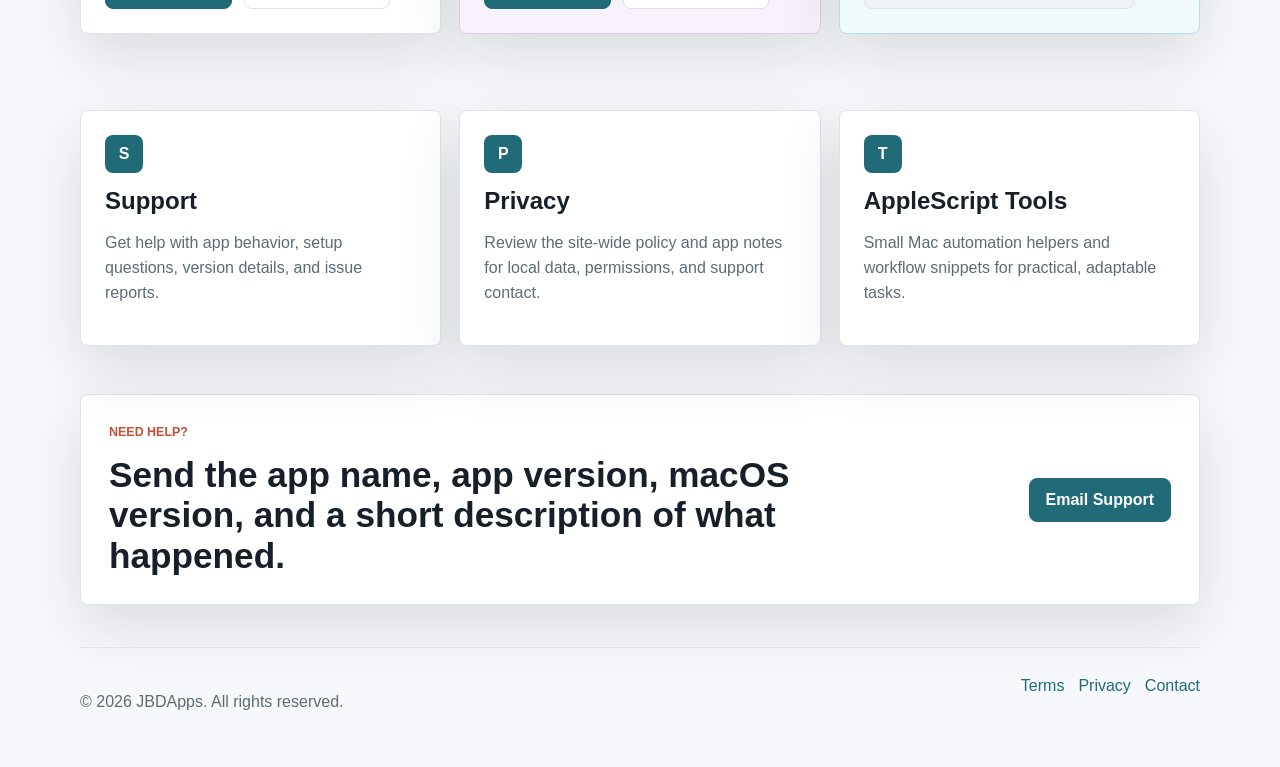
==== commit 6b2a1718: "Add Aquarium Calculators app page" ====
--- a/index.html
+++ b/index.html
@@ -4,7 +4,7 @@
     <meta charset="utf-8">
     <meta name="viewport" content="width=device-width, initial-scale=1">
     <title>JBDApps | Independent App Support</title>
-    <meta name="description" content="JBDApps builds practical Mac utilities, including Everything Clipboard and Voice Command Atlas, with clear support and privacy information.">
+    <meta name="description" content="JBDApps builds practical Mac utilities, including Everything Clipboard, Voice Command Atlas, and Aquarium Calculators, with clear support and privacy information.">
     <link rel="canonical" href="https://jbdapps.com/">
     <meta property="og:site_name" content="JBDApps">
     <meta property="og:type" content="website">
@@ -19,7 +19,7 @@
     <link rel="apple-touch-icon" href="/assets/images/apple-touch-icon.png">
     <link rel="manifest" href="/site.webmanifest">
     <link rel="icon" href="/assets/images/favicon.png" type="image/png">
-    <link rel="stylesheet" href="/assets/css/styles.css?v=20260718-voice-app-store">
+    <link rel="stylesheet" href="/assets/css/styles.css?v=20260730-aquarium-calculators">
   </head>
   <body>
     <header class="site-header">
@@ -39,6 +39,7 @@
           </button>
           <div class="nav-dropdown-panel" aria-label="Other tools submenu">
             <a href="/other-tools/">AppleScript</a>
+            <a href="/games/">Games</a>
           </div>
         </div>
         <a href="/support/">Support</a>
@@ -51,12 +52,12 @@
       <section class="home-hero">
         <div class="home-hero-media" aria-hidden="true">
           <img class="home-hero-shot home-hero-shot-primary" src="/assets/images/everything-clipboard/raw-main-window.png" alt="">
-          <img class="home-hero-shot home-hero-shot-secondary" src="/assets/images/voice-command-atlas/1.png" alt="">
+          <img class="home-hero-shot home-hero-shot-secondary" src="/assets/images/aquarium-calculators/01-reef-overview.png" alt="">
         </div>
         <div class="home-hero-inner">
           <p class="eyebrow">Independent Mac utilities</p>
           <h1>JBDApps</h1>
-          <p class="lead">Native Mac apps for clipboard history, Voice Control command libraries, and practical automation support, built with clear privacy and help pages close by.</p>
+          <p class="lead">Native Mac apps for clipboard history, Voice Control command libraries, aquarium planning, and practical automation support, built with clear privacy and help pages close by.</p>
           <div class="hero-actions">
             <a class="button primary" href="/apps/">Explore Apps</a>
             <a class="button secondary" href="/support/">Get Support</a>
@@ -69,6 +70,10 @@
             <a class="home-hero-link" href="/apps/voice-command-atlas/">
               <img src="/assets/images/voice-command-atlas-icon.png" alt="" width="52" height="52">
               <span><strong>Voice Command Atlas</strong><small>Available on the Mac App Store</small></span>
+            </a>
+            <a class="home-hero-link" href="/apps/aquarium-calculators/">
+              <img src="/assets/images/aquarium-calculators-icon.png" alt="" width="52" height="52">
+              <span><strong>Aquarium Calculators</strong><small>Coming soon to Mac App Store</small></span>
             </a>
           </div>
         </div>
@@ -91,7 +96,7 @@
               <p>Search copied text, links, code, colors, files, images, and pasteboard content again with local history, Quick Paste, Paste Stack, and privacy controls.</p>
               <div class="home-app-actions">
                 <a class="button primary" href="/apps/everything-clipboard/">View Details</a>
-                <a class="button secondary" href="https://apps.apple.com/us/app/everything-clipboard/id6784394264?mt=12">Mac App Store</a>
+                <a class="button secondary" href="https://apps.apple.com/us/app/everything-clipboard/id6784394264?mt=12" target="_blank" rel="noopener noreferrer">Mac App Store</a>
               </div>
             </div>
           </article>
@@ -106,7 +111,22 @@
               <p>Search, inspect, back up, test, and safely update a custom Voice Control command library exported from System Settings.</p>
               <div class="home-app-actions">
                 <a class="button primary" href="/apps/voice-command-atlas/">View Details</a>
-                <a class="button secondary" href="https://apps.apple.com/us/app/voice-command-atlas/id6789797051?mt=12">Mac App Store</a>
+                <a class="button secondary" href="https://apps.apple.com/us/app/voice-command-atlas/id6789797051?mt=12" target="_blank" rel="noopener noreferrer">Mac App Store</a>
+              </div>
+            </div>
+          </article>
+          <article class="home-app-card aquarium-calculators-card">
+            <div class="home-app-media">
+              <img src="/assets/images/aquarium-calculators/01-reef-overview.png" alt="Aquarium Calculators Reef Overview showing profile details, recent activity, and quick-access tools.">
+            </div>
+            <div class="home-app-copy">
+              <img src="/assets/images/aquarium-calculators-icon.png" alt="" class="home-app-icon" width="64" height="64">
+              <p class="eyebrow">macOS aquarium utility</p>
+              <h3>Aquarium Calculators</h3>
+              <p>Plan aquarium chemistry, keep profile-based records, review Reef Health trends, and move compatible water-test logs between Mac and iPhone workflows.</p>
+              <div class="home-app-actions">
+                <a class="button primary" href="/apps/aquarium-calculators/">View Details</a>
+                <span class="button disabled" aria-disabled="true">Coming soon to Mac App Store</span>
               </div>
             </div>
           </article>
@@ -148,6 +168,6 @@
         <a href="/contact/">Contact</a>
       </div>
     </footer>
-    <script src="/assets/js/main.js?v=20260701-polish-local"></script>
+    <script src="/assets/js/main.js?v=20260730-aquarium-calculators"></script>
   </body>
 </html>
--- a/assets/css/styles.css
+++ b/assets/css/styles.css
@@ -273,7 +273,7 @@
 
 .home-hero-links {
   display: grid;
-  grid-template-columns: repeat(2, minmax(0, 300px));
+  grid-template-columns: repeat(3, minmax(0, 260px));
   gap: 12px;
   margin-top: 48px;
 }
@@ -465,7 +465,7 @@
 .home-app-grid,
 .home-routes {
   display: grid;
-  grid-template-columns: repeat(2, minmax(0, 1fr));
+  grid-template-columns: repeat(3, minmax(0, 1fr));
   gap: 18px;
 }
 
@@ -507,6 +507,15 @@
 
 .home-app-card.voice-command-atlas-card .home-app-media {
   background: #eee3f6;
+}
+
+.home-app-card.aquarium-calculators-card {
+  border-color: #b7dce7;
+  background: #f0fafc;
+}
+
+.home-app-card.aquarium-calculators-card .home-app-media {
+  background: #deeff4;
 }
 
 .home-app-copy h3 {
@@ -617,6 +626,16 @@
   grid-template-columns: auto minmax(0, 1fr);
   gap: 22px;
   padding: 24px;
+}
+
+.app-card.voice-command-atlas-card {
+  border-color: #ddcde8;
+  background: #f7f1fb;
+}
+
+.app-card.aquarium-calculators-card {
+  border-color: #b7dce7;
+  background: #f0fafc;
 }
 
 .app-card.muted {
@@ -1265,7 +1284,26 @@
     background: #251d2d;
   }
 
+  .home-app-card.aquarium-calculators-card {
+    border-color: #315766;
+    background: #172a31;
+  }
+
+  .app-card.voice-command-atlas-card {
+    border-color: #59436a;
+    background: #251d2d;
+  }
+
+  .app-card.aquarium-calculators-card {
+    border-color: #315766;
+    background: #172a31;
+  }
+
   .home-app-card.voice-command-atlas-card .home-app-media {
     background: #211929;
   }
-}
+
+  .home-app-card.aquarium-calculators-card .home-app-media {
+    background: #13262d;
+  }
+}
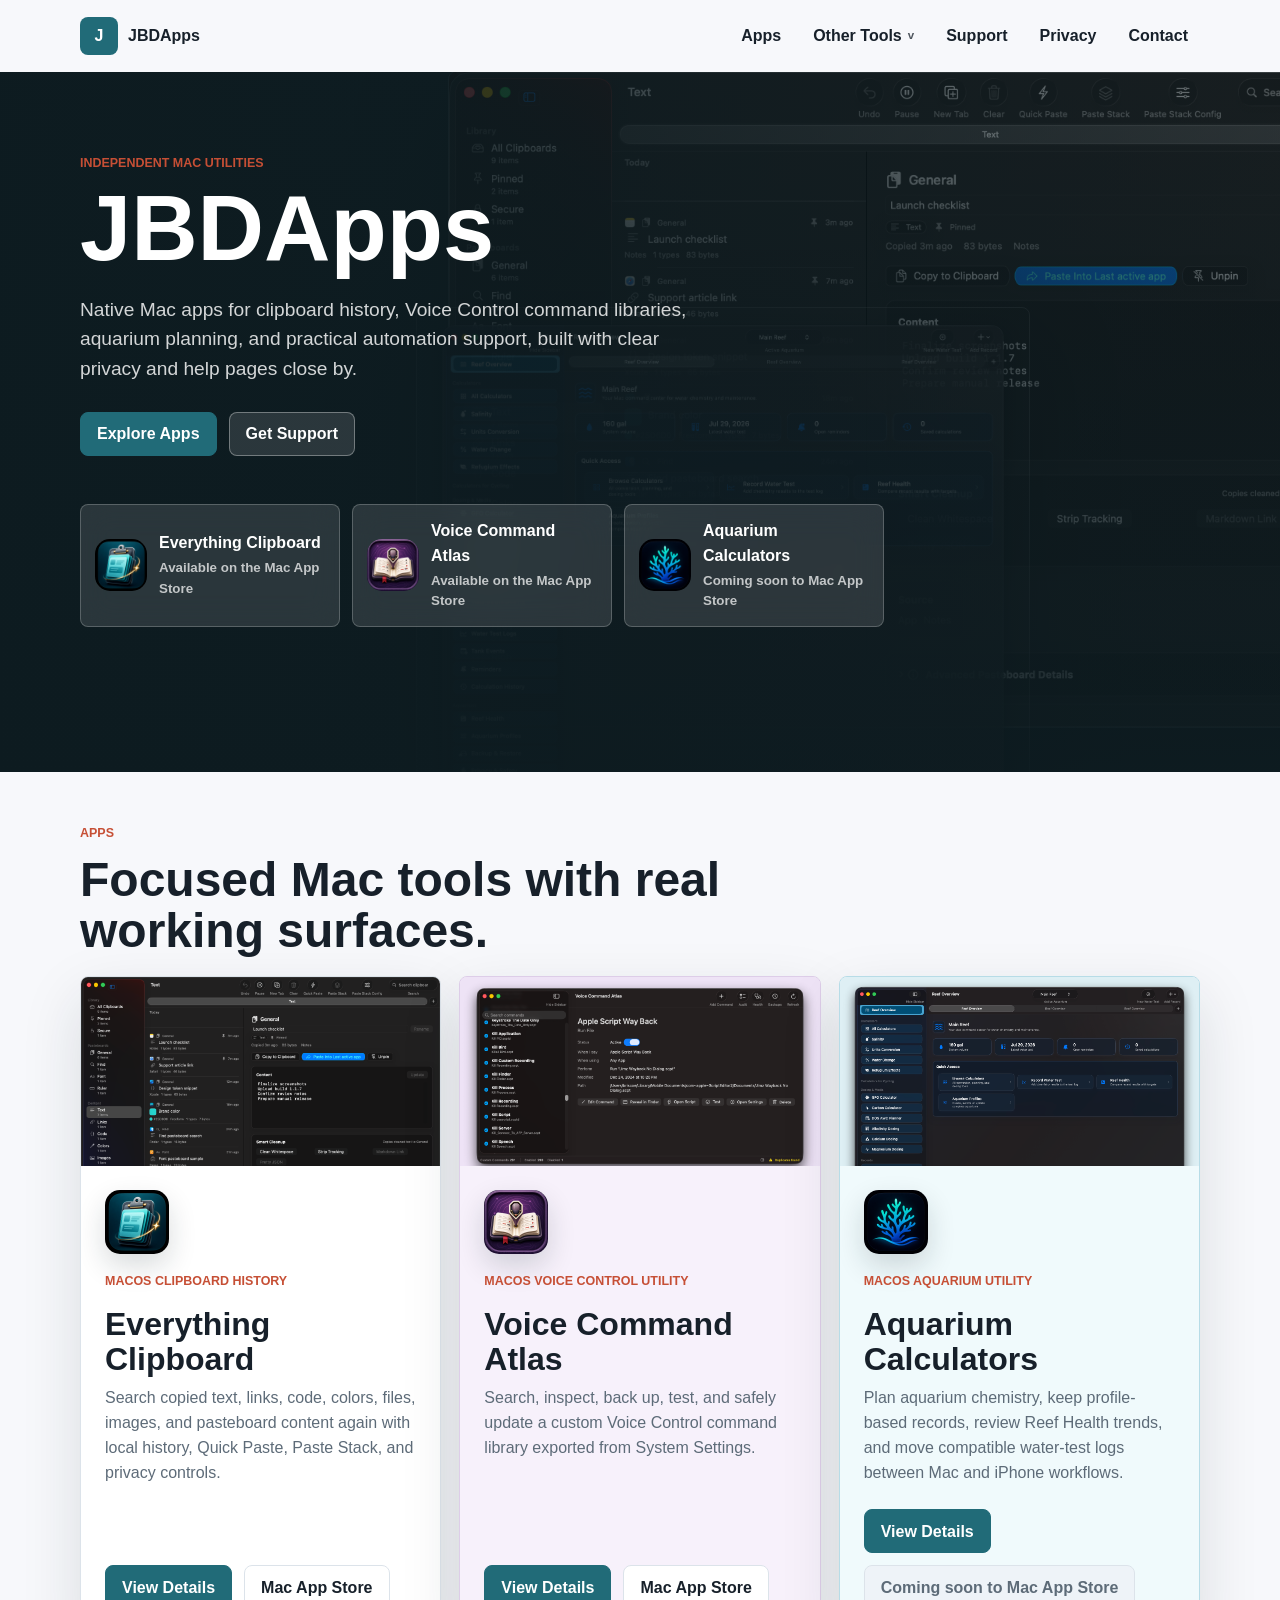
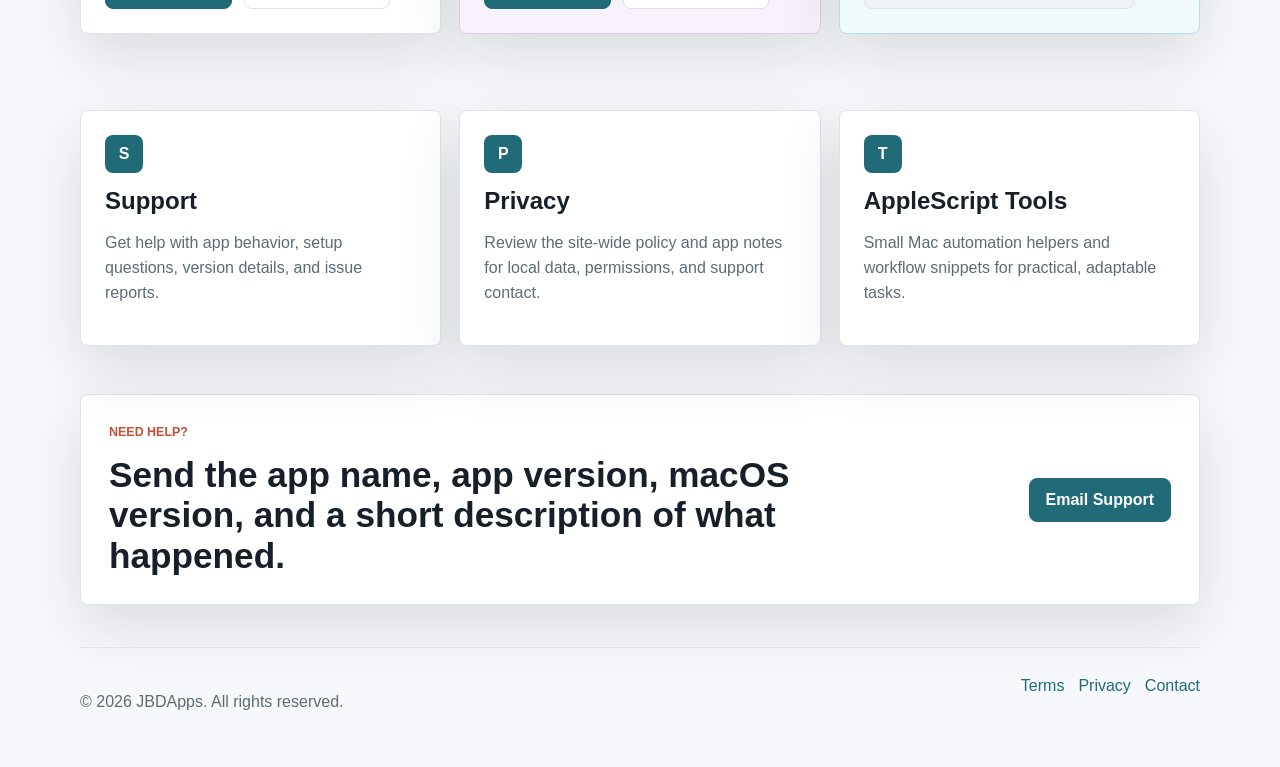
==== commit 629ee433: "Publish Aquarium Calculators account sync disclosures" ====
--- a/index.html
+++ b/index.html
@@ -39,6 +39,7 @@
           </button>
           <div class="nav-dropdown-panel" aria-label="Other tools submenu">
             <a href="/other-tools/">AppleScript</a>
+            <a href="/other-tools/aquarium-calculators/">Aquarium Calculators</a>
             <a href="/games/">Games</a>
           </div>
         </div>
